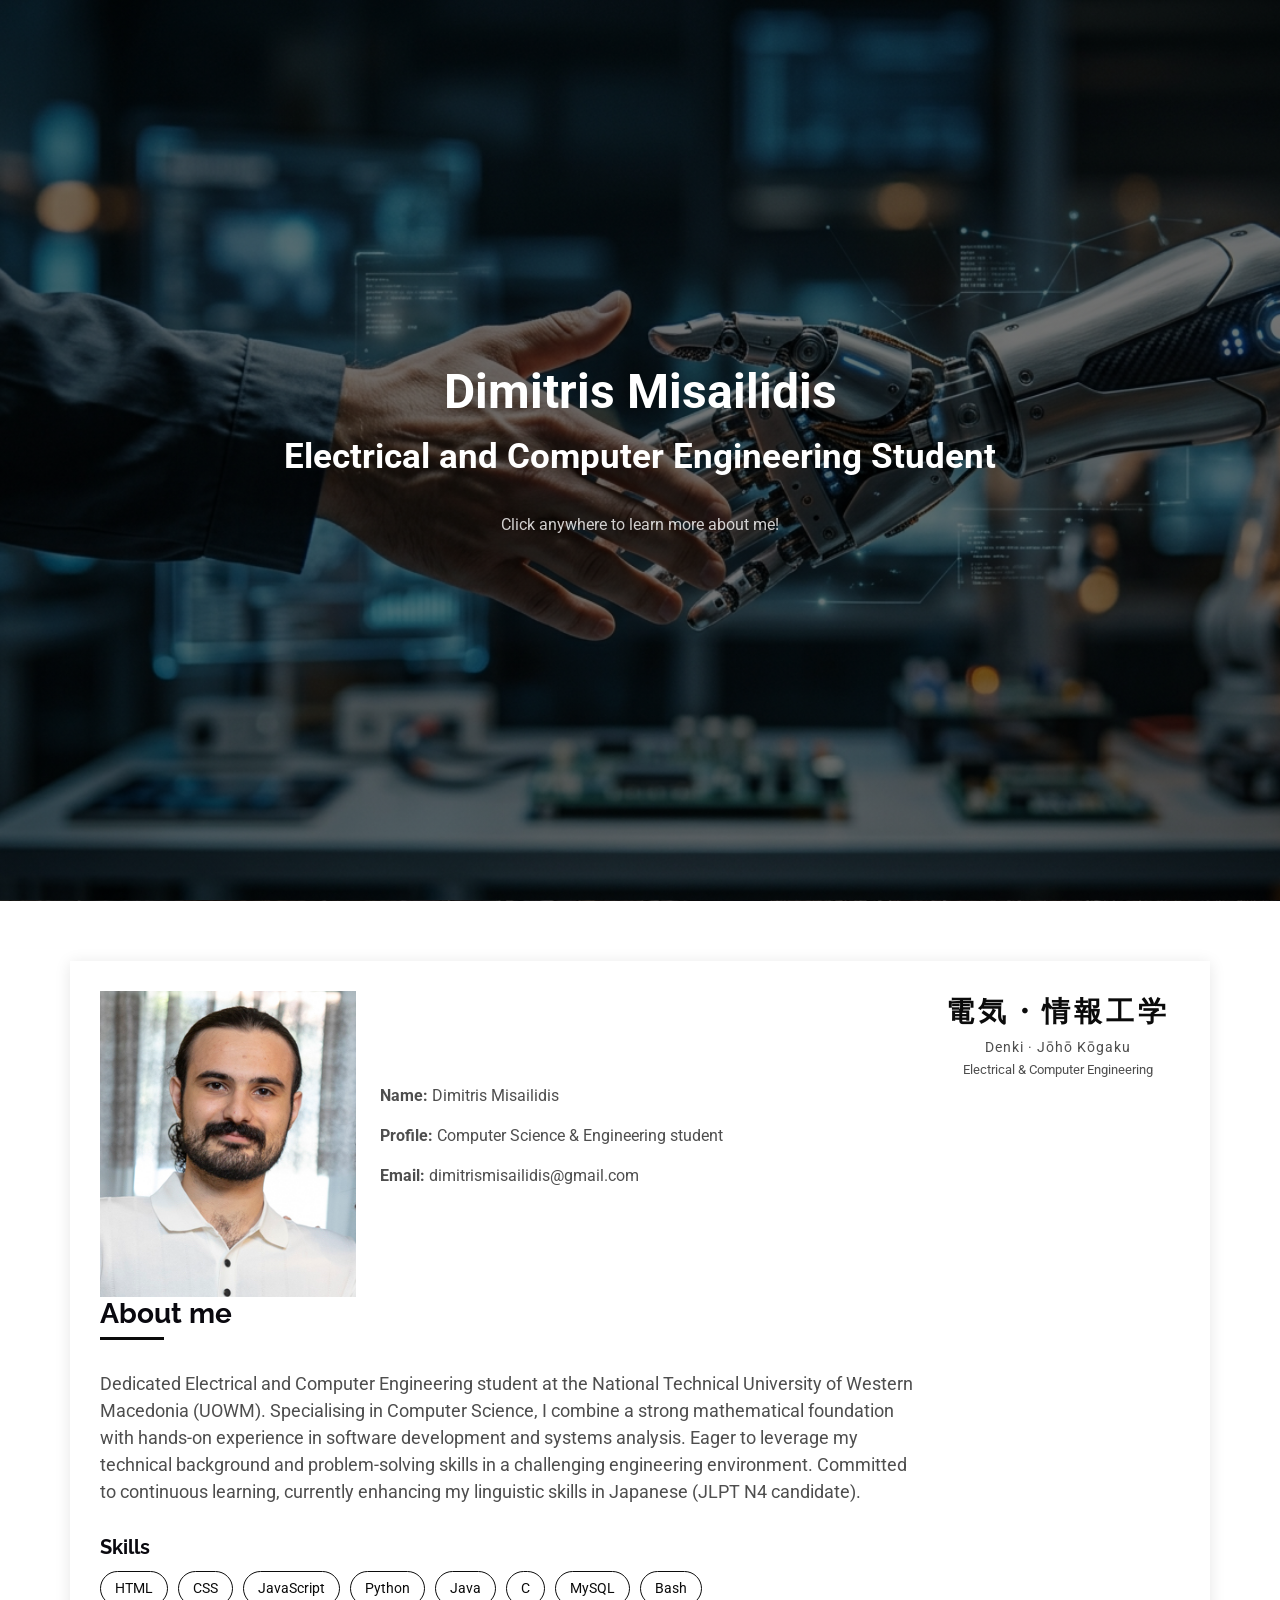
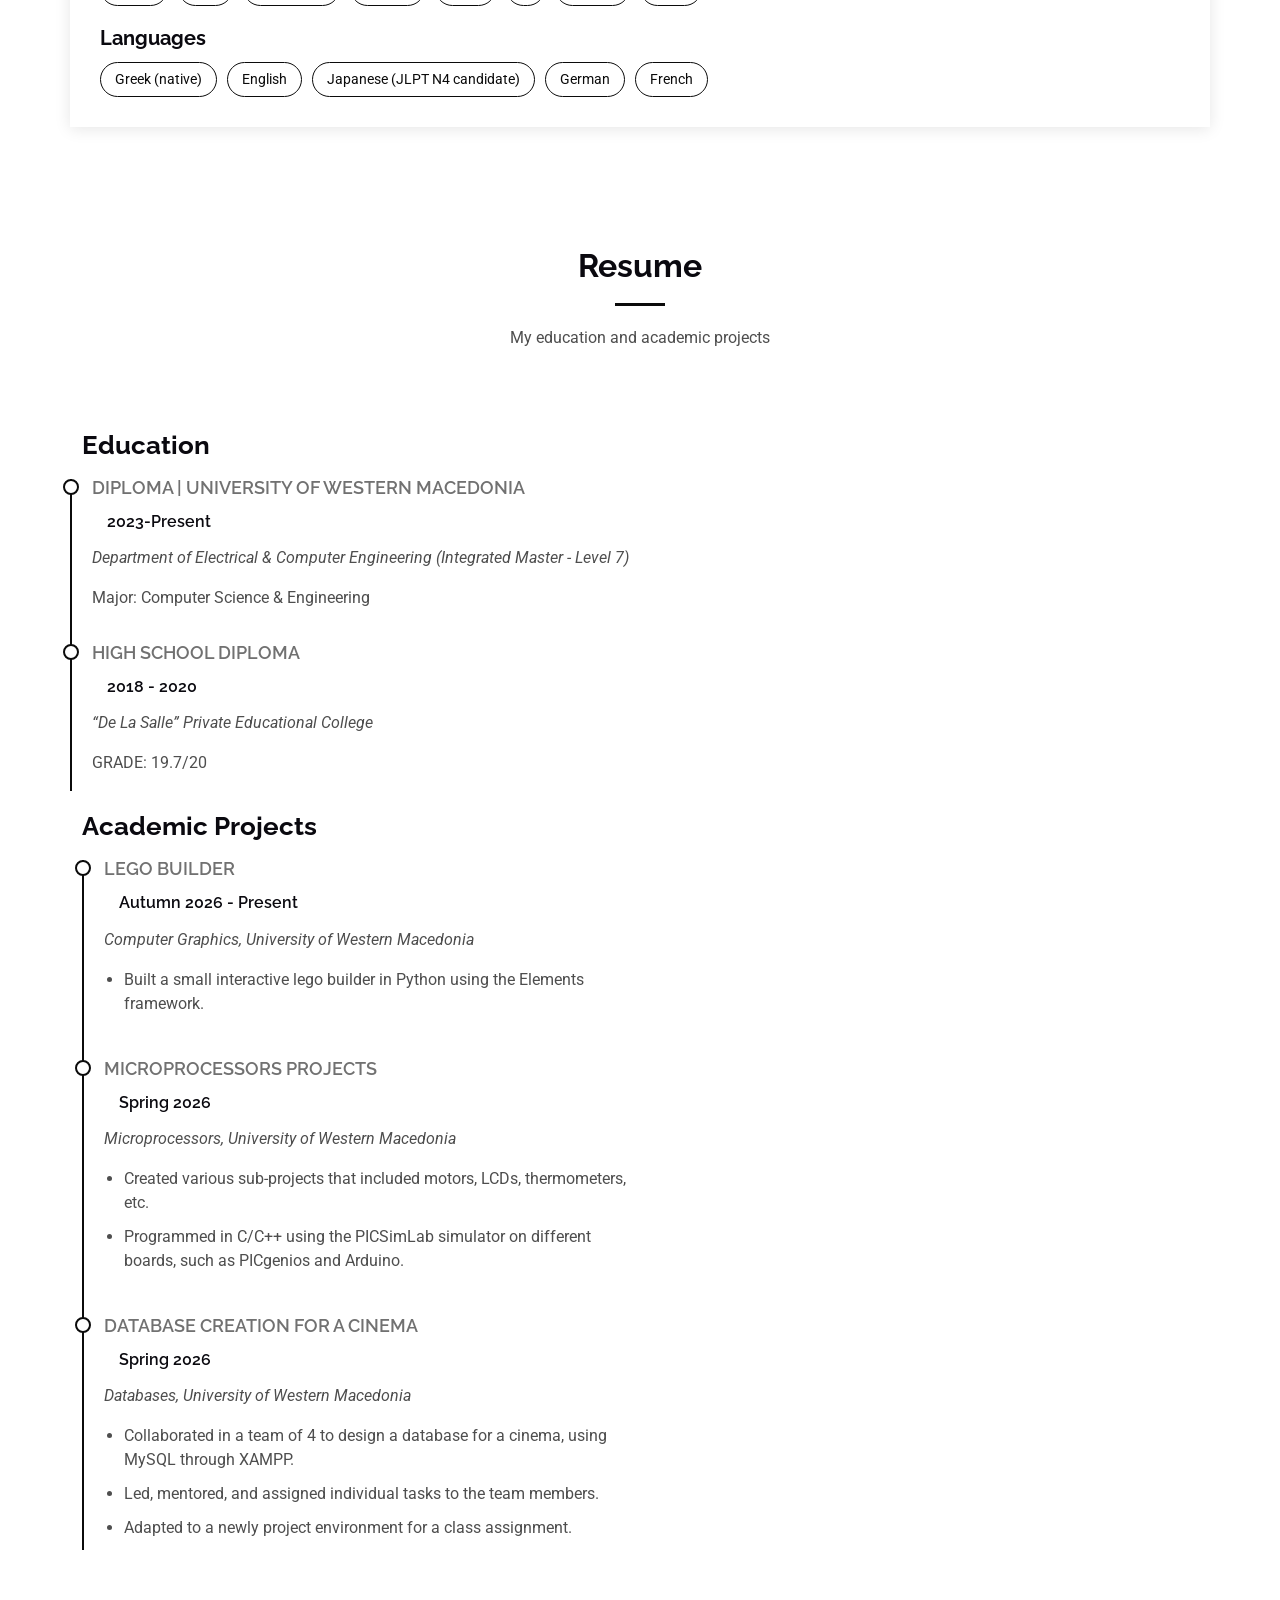
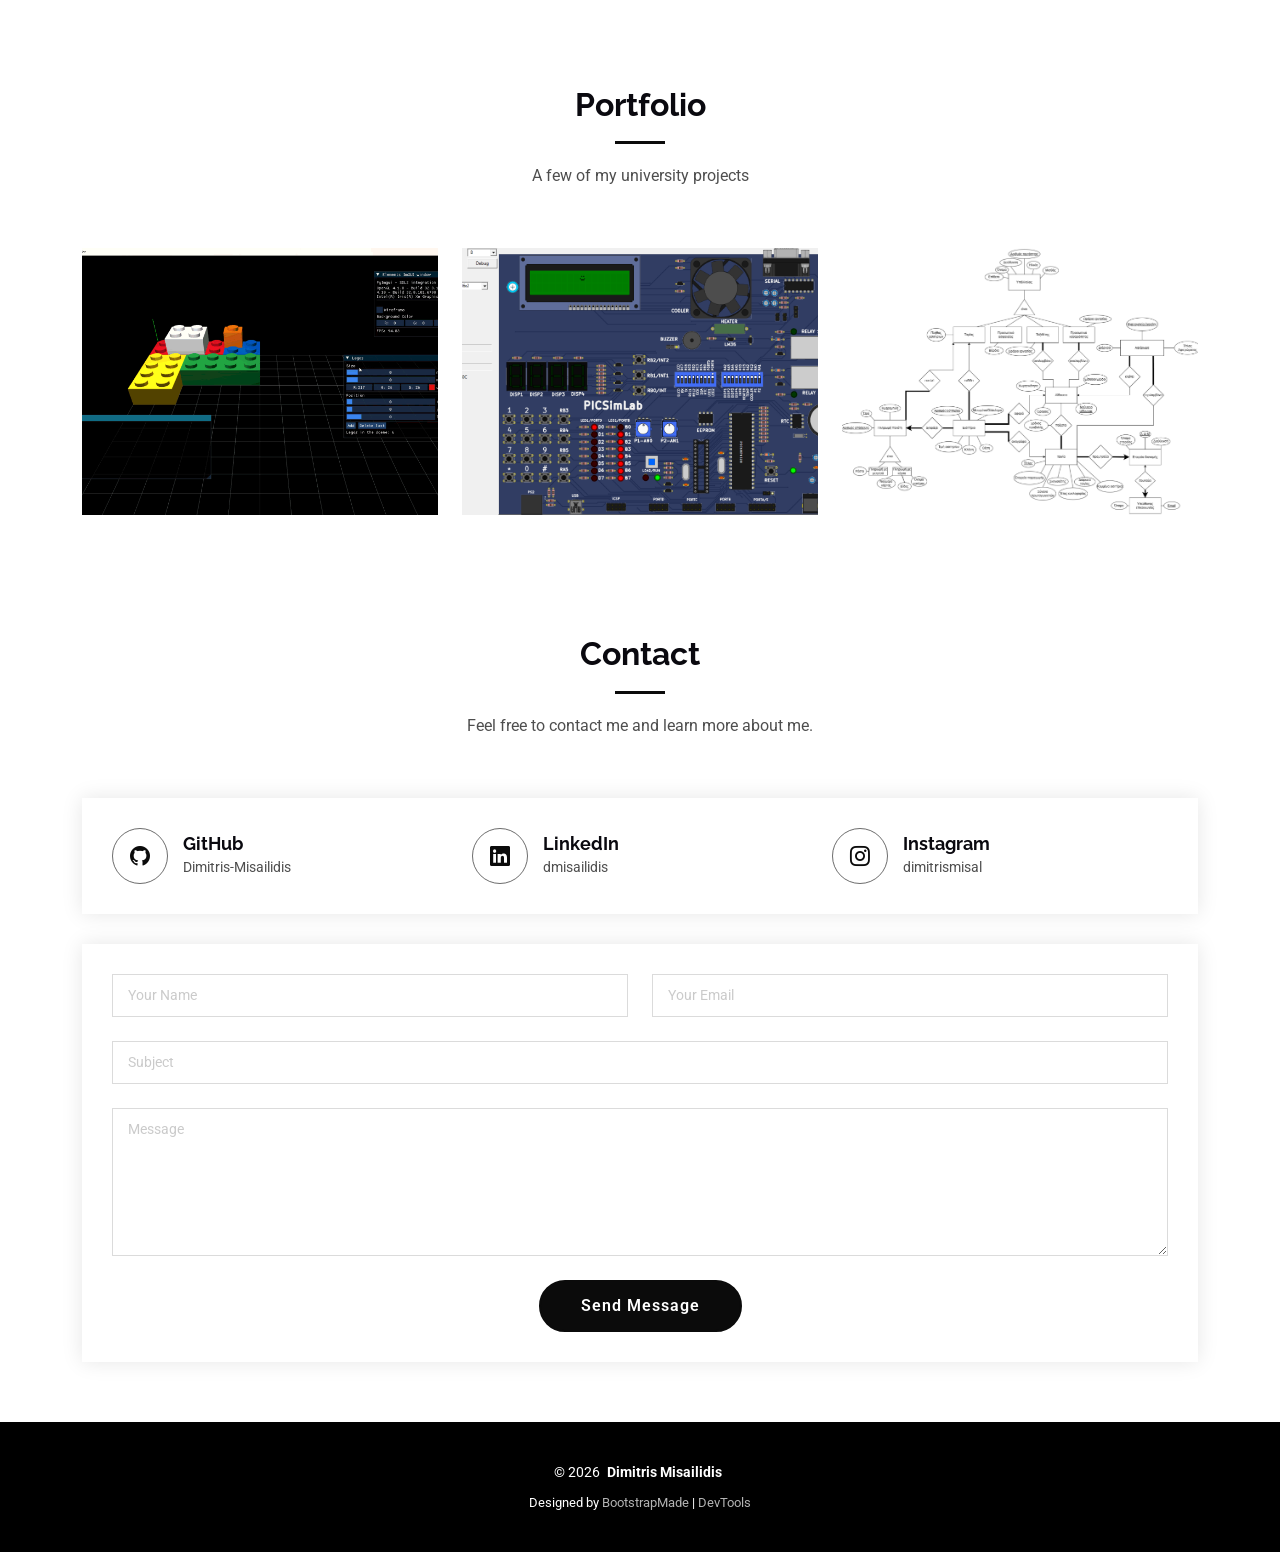
==== MyFolio/index.html @ ccfca38e "Initisal commit: portfolio site" ====
<!DOCTYPE html>
<html lang="en">

<head>
  <meta charset="utf-8">
  <meta content="width=device-width, initial-scale=1.0" name="viewport">
  <title>Dimitris Misailidis | Portfolio</title>
  <meta name="description" content="">
  <meta name="keywords" content="">

  <!-- Favicons -->
  <link href="assets/img/favicon.png" rel="icon">
  <link href="assets/img/apple-touch-icon.png" rel="apple-touch-icon">

  <!-- Fonts -->
  <link href="https://fonts.googleapis.com" rel="preconnect">
  <link href="https://fonts.gstatic.com" rel="preconnect" crossorigin>
  <link href="https://fonts.googleapis.com/css2?family=Roboto:ital,wght@0,100;0,300;0,400;0,500;0,700;0,900;1,100;1,300;1,400;1,500;1,700;1,900&family=Poppins:ital,wght@0,100;0,200;0,300;0,400;0,500;0,600;0,700;0,800;0,900;1,100;1,200;1,300;1,400;1,500;1,600;1,700;1,800;1,900&family=Raleway:ital,wght@0,100;0,200;0,300;0,400;0,500;0,600;0,700;0,800;0,900;1,100;1,200;1,300;1,400;1,500;1,600;1,700;1,800;1,900&display=swap" rel="stylesheet">

  <!-- Vendor CSS Files -->
  <link href="assets/vendor/bootstrap/css/bootstrap.min.css" rel="stylesheet">
  <link href="assets/vendor/bootstrap-icons/bootstrap-icons.css" rel="stylesheet">
  <link href="assets/vendor/aos/aos.css" rel="stylesheet">
  <link href="assets/vendor/glightbox/css/glightbox.min.css" rel="stylesheet">
  <link href="assets/vendor/swiper/swiper-bundle.min.css" rel="stylesheet">

  <!-- Main CSS File -->
  <link href="assets/css/main.css" rel="stylesheet">

  <!-- =======================================================
  * Template Name: DevFolio
  * Template URL: https://bootstrapmade.com/devfolio-bootstrap-portfolio-html-template/
  * Updated: Aug 07 2024 with Bootstrap v5.3.3
  * Author: BootstrapMade.com
  * License: https://bootstrapmade.com/license/
  ======================================================== -->
</head>

<body>

<section id="intro" role="button" tabindex="0" aria-label="Enter the site">
  <div class="intro-text">
    <h1>Dimitris Misailidis</h1>
    <p>Electrical and Computer Engineering Student</p>
    <span class="hint">Click anywhere to learn more about me!</span>
  </div>
</section>

<body class="index-page">

  <header id="header" class="header d-flex align-items-center sticky-top">
    <div class="container-fluid container-xl position-relative d-flex align-items-center justify-content-between">

      <a href="index.html" class="logo d-flex align-items-center">
        <h1 class="sitename">My-Portfolio</h1>
      </a>

      <nav id="navmenu" class="navmenu">
        <ul>
          <li><a href="#hero" class="active">Home<br></a></li>
          <li><a href="#about">About</a></li>
          <li><a href="#portfolio">Portfolio</a></li>
          <li><a href="#contact">Contact</a></li>
        </ul>
        <i class="mobile-nav-toggle d-xl-none bi bi-list"></i>
      </nav>

    </div>
  </header>

  <main class="main">

    <!-- Hero Section -->
    <section id="hero" class="hero section dark-background">

      <img src="assets/img/fuji-san.jpg" alt="" data-aos="fade-in">

      <div class="container d-flex flex-column align-items-center justify-content-center text-center" data-aos="fade-up" data-aos-delay="100">
        <h2>Dimitris Misailidis</h2>
        <p><span class="typed" data-typed-items="Student in Electrical and Computer Engineering"></span></p>
      </div>

    </section><!-- /Hero Section -->

    <section id="about" class="about section">

  <div class="container" data-aos="fade-up" data-aos-delay="100">

    <div class="about-layout">

      <!-- Main block: photo + details, then About me, then skills -->
      <div class="about-main">

        <div class="row gy-4 align-items-center">
          <div class="col-md-4">
            <img src="assets/img/CV photo_Misal.jpg" class="img-fluid about-photo" alt="Dimitris Misailidis">
          </div>
          <div class="col-md-8 about-info">
            <p><strong>Name: </strong> <span>Dimitris Misailidis</span></p>
            <p><strong>Profile: </strong> <span>Computer Science &amp; Engineering student</span></p>
            <p><strong>Email: </strong> <span>dimitrismisailidis@gmail.com</span></p>
          </div>
        </div>

        <div class="about-me">
          <h4>About me</h4>
          <p>
            Dedicated Electrical and Computer Engineering student at the National
            Technical University of Western Macedonia (UOWM). Specialising in
            Computer Science, I combine a strong mathematical foundation with
            hands-on experience in software development and systems analysis. Eager
            to leverage my technical background and problem-solving skills in a
            challenging engineering environment. Committed to continuous learning,
            currently enhancing my linguistic skills in Japanese (JLPT N4 candidate).
          </p>
        </div>

        <div class="about-skills">
          <h5>Skills</h5>
          <div class="skills-list">
            <span>HTML</span>
            <span>CSS</span>
            <span>JavaScript</span>
            <span>Python</span>
            <span>Java</span>
            <span>C</span>
            <span>MySQL</span>
            <span>Bash</span>
          </div>

          <h5>Languages</h5>
          <div class="skills-list">
            <span>Greek (native)</span>
            <span>English</span>
            <span>Japanese (JLPT N4 candidate)</span>
            <span>German</span>
            <span>French</span>
          </div>
        </div>

      </div>

      <!-- Horizontal kanji on the right -->
      <div class="about-kanji" lang="ja">
        <p class="kanji">電気・情報工学</p>
        <p class="kanji-reading">Denki · Jōhō Kōgaku</p>
        <p class="kanji-meaning">Electrical &amp; Computer Engineering</p>
      </div>

    </div>

  </div>         

    </section><!-- /About Section -->

    <!-- Resume Section -->
    <section id="resume" class="resume section">

      <!-- Section Title -->
      <div class="container section-title" data-aos="fade-up">
        <h2>Resume</h2>
        <p>My education and academic projects</p>
      </div><!-- End Section Title -->

      <div class="container">

        <div class="row">

          <div class="col-lg-6" data-aos="fade-up" data-aos-delay="100"></div>
            <h3 class="resume-title">Education</h3>

            <div class="resume-item">
              <h4>Diploma | University of Western Macedonia</h4>
              <h5>2023-Present</h5>
              <p><em>Department of Electrical &amp; Computer Engineering
                    (Integrated Master - Level 7)</em></p>
              <p>Major: Computer Science &amp; Engineering</p>
            </div><!-- Edn Resume Item -->

            <div class="resume-item">
              <h4>High School Diploma</h4>
              <h5>2018 - 2020</h5>
              <p><em>“De La Salle” Private Educational College</em></p>
              <p>GRADE: 19.7/20</p>
            </div><!-- Edn Resume Item -->

          </div>

          <div class="col-lg-6" data-aos="fade-up" data-aos-delay="200">
            <h3 class="resume-title">Academic Projects</h3>

            <div class="resume-item">
              <h4>Lego Builder</h4>
              <h5>Autumn 2026 - Present</h5>
              <p><em>Computer Graphics, University of Western Macedonia</em></p>
              <ul>
                <li>Built a small interactive lego builder in Python using the Elements framework.</li>
              </ul>
            </div><!-- Edn Resume Item -->

            <div class="resume-item">
              <h4>Microprocessors Projects</h4>
              <h5>Spring 2026</h5>
              <p><em>Microprocessors, University of Western Macedonia</em></p>
              <ul>
                <li>Created various sub-projects that included motors, LCDs, thermometers, etc.</li>
                <li>Programmed in C/C++ using the PICSimLab simulator on different boards, such as PICgenios and Arduino. </li>
              </ul>
            </div><!-- Edn Resume Item -->

            <div class="resume-item">
              <h4>Database Creation for a Cinema</h4>
              <h5>Spring 2026</h5>
              <p><em>Databases, University of Western Macedonia</em></p>
              <ul>
                <li>Collaborated in a team of 4 to design a database for a cinema, using MySQL through XAMPP.</li>
                <li>Led, mentored, and assigned individual tasks to the team members.</li>
                <li>Adapted to a newly project environment for a class assignment.</li>
              </ul>
            </div><!-- Edn Resume Item -->

          </div>

        </div>

      </div>

    </section><!-- /Resume Section -->

    <section id="portfolio" class="portfolio section">

  <!-- Section Title -->
  <div class="container section-title" data-aos="fade-up">
    <h2>Portfolio</h2>
    <p>A few of my university projects</p>
  </div><!-- End Section Title -->

  <div class="container">

    <div class="isotope-layout" data-default-filter="*" data-layout="masonry" data-sort="original-order">

      <div class="row gy-4 isotope-container" data-aos="fade-up" data-aos-delay="200">

        <div class="col-lg-4 col-md-6 portfolio-item isotope-item">
          <img src="assets/Gifs/lego-builder.gif" class="img-fluid" alt="Lego builder project demo">
          <div class="portfolio-info">
            <h4>Lego Builder</h4>
            <p>Interactive 3D builder in Python</p>
            <a href="assets/Gifs/lego-builder.gif" title="Lego Builder" data-gallery="lego-gallery" class="glightbox preview-link"><i class="bi bi-zoom-in"></i></a>
          </div>
        </div><!-- End Portfolio Item -->

        <div class="col-lg-4 col-md-6 portfolio-item isotope-item">
          <img src="assets/img/happy_face.png" class="img-fluid" alt="Microprocessors project in PICSimLab (make a happy face in C and display it in a LCD)">
          <div class="portfolio-info">
            <h4>Microprocessors</h4>
            <p>Motors, LCD and sensors in C</p>
            <a href="assets/img/Keypad.png" title="Keypad and motor control" data-gallery="micro-gallery" data-description="DC motor controlled and usage of keypad with the help of Arduino board" class="glightbox preview-link"><i class="bi bi-zoom-in"></i></a>

            <!-- Extra photos -->
            <a href="assets/img/motor.png" title="Motor and ultrasonic sensor display" data-gallery="micro-gallery" data-description="Usage of motors and ultrasonic distance sensors while showing results in LCD" class="glightbox" style="display:none"></a>
            <a href="assets/img/Temperature.png" title="Thermometer" data-gallery="micro-gallery" data-description="Temperature readout" class="glightbox" style="display:none"></a>
            <a href="assets/img/voltage.png" title="Voltage" data-gallery="micro-gallery" data-description="Voltage readout" class="glightbox" style="display:none"></a>
          </div>
        </div><!-- End Portfolio Item -->

        <div class="col-lg-4 col-md-6 portfolio-item isotope-item">
          <img src="assets/img/Entity_Relation.png" class="img-fluid" alt="Cinema database Entity-Relation schema ">
          <div class="portfolio-info">
            <h4>Cinema Database</h4>
            <p>Team project with MySQL</p>
            <a href="assets/img/SQL_Result.png" title="Cinema Database" data-gallery="cinema-gallery" data-description="The result of the code we wrote in SQL forming the schema in XAMPP" class="glightbox preview-link"><i class="bi bi-zoom-in"></i></a>
          </div>
        </div><!-- End Portfolio Item -->

      </div><!-- End Portfolio Container -->

    </div>

  </div>

</section><!-- /Portfolio Section -->

    <!-- Contact Section -->
    <section id="contact" class="contact section">

      <!-- Section Title -->
      <div class="container section-title" data-aos="fade-up">
        <h2>Contact</h2>
        <p>Feel free to contact me and learn more about me.</p>
      </div><!-- End Section Title -->

      <div class="container" data-aos="fade-up" data-aos-delay="100">

        <div class="info-wrap" data-aos="fade-up" data-aos-delay="200">
          <div class="row gy-5">

            <div class="col-lg-4">
              <div class="info-item d-flex align-items-center">
                <a href="https://github.com/Dimitris-Misailidis" target="_blank" rel="noopener" aria-label="GitHub"><i class="bi bi-github"></i></a>
                <div>
                  <h3>GitHub</h3>
                  <p>Dimitris-Misailidis</p>
                </div>
              </div>
            </div><!-- End Info Item -->

            <div class="col-lg-4">
              <div class="info-item d-flex align-items-center">
                <a href="https://www.linkedin.com/in/dmisailidis/" target="_blank" rel="noopener" aria-label="LinkedIn"><i class="bi bi-linkedin"></i></a>
                <div>
                  <h3>LinkedIn</h3>
                  <p>dmisailidis</p>
                </div>
              </div>
            </div><!-- End Info Item -->

            <div class="col-lg-4">
              <div class="info-item d-flex align-items-center">
                <a href="https://www.instagram.com/dimitrismisal" target="_blank" rel="noopener" aria-label="Instagram"><i class="bi bi-instagram"></i></a>
                <div>
                  <h3>Instagram</h3>
                  <p>dimitrismisal</p>
                </div>
              </div>
            </div><!-- End Info Item -->

          </div>
        </div>

       <form name="contact" method="POST" action="/thanks.html" data-netlify="true" netlify-honeypot="bot-field" data-aos="fade-up" data-aos-delay="300">
        <input type="hidden" name="form-name" value="contact">
        <p style="display:none;">
         <label>Don’t fill this out: <input name="bot-field"></label>
        </p>

        <div class="row gy-4">

          <div class="col-md-6">
            <input type="text" name="name" class="form-control" placeholder="Your Name" required>
          </div>

          <div class="col-md-6">
            <input type="email" class="form-control" name="email" placeholder="Your Email" required>
          </div>

          <div class="col-md-12">
            <input type="text" class="form-control" name="subject" placeholder="Subject" required>
          </div>

          <div class="col-md-12">
            <textarea class="form-control" name="message" rows="6" placeholder="Message" required></textarea>
          </div>

          <div class="col-md-12 text-center">
            <button type="submit">Send Message</button>
          </div>

        </div>
      </form><!-- End Contact Form -->

  </main>

<footer id="footer" class="footer accent-background">

  <div class="container">
    <div class="copyright text-center">
      <p>© <span>2026</span> <strong class="px-1 sitename">Dimitris Misailidis</strong></p>
    </div>
    <div class="credits">
      <!-- All the links in the footer should remain intact. -->
      <!-- You can delete the links only if you've purchased the pro version. -->
      <!-- Licensing information: https://bootstrapmade.com/license/ -->
      Designed by <a href="https://bootstrapmade.com/">BootstrapMade</a> | <a href="https://bootstrapmade.com/tools/">DevTools</a>
    </div>
  </div>

</footer>

  <!-- Scroll Top -->
  <a href="#" id="scroll-top" class="scroll-top d-flex align-items-center justify-content-center"><i class="bi bi-arrow-up-short"></i></a>

  <!-- Preloader -->
  <div id="preloader"></div>

  <!-- Vendor JS Files -->
  <script src="assets/vendor/bootstrap/js/bootstrap.bundle.min.js"></script>
  <script src="assets/vendor/aos/aos.js"></script>
  <script src="assets/vendor/typed.js/typed.umd.js"></script>
  <script src="assets/vendor/waypoints/noframework.waypoints.js"></script>
  <script src="assets/vendor/purecounter/purecounter_vanilla.js"></script>
  <script src="assets/vendor/glightbox/js/glightbox.min.js"></script>
  <script src="assets/vendor/imagesloaded/imagesloaded.pkgd.min.js"></script>
  <script src="assets/vendor/isotope-layout/isotope.pkgd.min.js"></script>
  <script src="assets/vendor/swiper/swiper-bundle.min.js"></script>

  <!-- Main JS File -->
  <script src="assets/js/main.js"></script>

</body>

</html>
---- MyFolio/assets/css/main.css ----
/**
* Template Name: DevFolio
* Template URL: https://bootstrapmade.com/devfolio-bootstrap-portfolio-html-template/
* Updated: Aug 07 2024 with Bootstrap v5.3.3
* Author: BootstrapMade.com
* License: https://bootstrapmade.com/license/
*/

/*--------------------------------------------------------------
# Font & Color Variables
# Help: https://bootstrapmade.com/color-system/
--------------------------------------------------------------*/
/* Fonts */
:root {
  --default-font: "Roboto",  system-ui, -apple-system, "Segoe UI", Roboto, "Helvetica Neue", Arial, "Noto Sans", "Liberation Sans", sans-serif, "Apple Color Emoji", "Segoe UI Emoji", "Segoe UI Symbol", "Noto Color Emoji";
  --heading-font: "Raleway",  sans-serif;
  --nav-font: "Poppins",  sans-serif;
}

/* Global Colors - The following color variables are used throughout the website. Updating them here will change the color scheme of the entire website */
:root { 
  --background-color: #ffffff; /* Background color for the entire website, including individual sections */
  --default-color: #4e4e4e; /* Default color used for the majority of the text content across the entire website */
  --heading-color: #0a090f; /* Color for headings, subheadings and title throughout the website */
  --accent-color: #0b0b0b; /* Accent color that represents your brand on the website. It's used for buttons, links, and other elements that need to stand out */
  --surface-color: #ffffff; /* The surface color is used as a background of boxed elements within sections, such as cards, icon boxes, or other elements that require a visual separation from the global background. */
  --contrast-color: #ffffff; /* Contrast color for text, ensuring readability against backgrounds of accent, heading, or default colors. */
}

/* Nav Menu Colors - The following color variables are used specifically for the navigation menu. They are separate from the global colors to allow for more customization options */
:root {
  --nav-color: #ffffff;  /* The default color of the main navmenu links */
  --nav-hover-color: #ffffff; /* Applied to main navmenu links when they are hovered over or active */
  --nav-mobile-background-color: #ffffff; /* Used as the background color for mobile navigation menu */
  --nav-dropdown-background-color: #ffffff; /* Used as the background color for dropdown items that appear when hovering over primary navigation items */
  --nav-dropdown-color: #212529; /* Used for navigation links of the dropdown items in the navigation menu. */
  --nav-dropdown-hover-color: #000000; /* Similar to --nav-hover-color, this color is applied to dropdown navigation links when they are hovered over. */
}

/* Color Presets - These classes override global colors when applied to any section or element, providing reuse of the sam color scheme. */

.light-background {
  --background-color: #f9f9f9;
  --surface-color: #ffffff;
}

.dark-background {
  --background-color: #060606;
  --default-color: #ffffff;
  --heading-color: #ffffff;
  --surface-color: #252525;
  --contrast-color: #ffffff;
}

.accent-background {
  --background-color: #000000;
  --default-color: #ffffff;
  --heading-color: #ffffff;
  --accent-color: #ffffff;
  --surface-color: #000000;
  --contrast-color: #ffffff;
}

/* Smooth scroll */
:root {
  scroll-behavior: smooth;
}

/*--------------------------------------------------------------
# General Styling & Shared Classes
--------------------------------------------------------------*/
#intro {
  position: fixed;
  top: 0;
  right: 0;
  bottom: 0;
  left: 0;
  width: 100%;
  height: 100%;
  margin: 0;                /* cancels the section margin */
  padding: 0;               /* cancels the section padding */
  border: none;
  border-radius: 0;
  box-sizing: border-box;
  inset: 0;                      /* covers the whole screen */
  display: flex;
  flex-direction: column;
  align-items: center;
  justify-content: center;
  text-align: center;
  color: #fff;
  background-image:
    linear-gradient(rgba(0, 0, 0, 0.55), rgba(0, 0, 0, 0.55)),
    url('../img/intro.jpg');
  background-size: cover;
  background-position: center;
  cursor: pointer;
  z-index: 1000;
  transition: opacity 0.8s ease, transform 0.8s ease;
}
#intro.leaving {
  opacity: 0;
  transform: scale(1.1);         /* slight zoom as it fades */
  pointer-events: none;
}

#intro h1 {
  color: #fff;
  font-size: 3rem;
  font-weight: 700;
  margin: 0;
}

body.intro-active {
  overflow: hidden;
}

#intro .intro-text p {
  font-size: 2.2rem;
  font-weight: 700;
  margin: 10px 0 30px 0;
}

#intro .hint {
  font-size: 1rem;
  opacity: 0.8;
  animation: intro-pulse 2s ease-in-out infinite;
}

@keyframes intro-pulse {
  0%, 100% { opacity: 0.4; }
  50%      { opacity: 1; }
}

body {
  color: var(--default-color);
  background-color: var(--background-color);
  font-family: var(--default-font);
}

a {
  color: var(--accent-color);
  text-decoration: none;
  transition: 0.3s;
}

a:hover {
  color: color-mix(in srgb, var(--accent-color), transparent 25%);
  text-decoration: none;
}

h2,
h3,
h4,
h5,
h6 {
  color: var(--heading-color);
  font-family: var(--heading-font);
}

/*--------------------------------------------------------------
# Global Header
--------------------------------------------------------------*/
.header {
  --background-color: #000000;
  --default-color: #ffffff;
  --heading-color: #ffffff;
  color: var(--default-color);
  background-color: var(--background-color);
  padding: 20px 0;
  transition: all 0.5s;
  z-index: 997;
}

.header .logo {
  line-height: 1;
}

.header .logo img {
  max-height: 32px;
  margin-right: 8px;
}

.header .logo h1 {
  font-size: 30px;
  margin: 0;
  font-weight: 700;
  color: var(--heading-color);
}

.scrolled .header {
  box-shadow: 0px 0 18px rgba(0, 0, 0, 0.1);
}

/*--------------------------------------------------------------
# Navigation Menu
--------------------------------------------------------------*/
/* Desktop Navigation */
@media (min-width: 1200px) {
  .navmenu {
    padding: 0;
  }

  .navmenu ul {
    margin: 0;
    padding: 0;
    display: flex;
    list-style: none;
    align-items: center;
  }

  .navmenu li {
    position: relative;
  }

  .navmenu>ul>li {
    white-space: nowrap;
    padding: 15px 14px;
  }

  .navmenu>ul>li:last-child {
    padding-right: 0;
  }

  .navmenu a,
  .navmenu a:focus {
    color: var(--nav-color);
    font-size: 15px;
    padding: 0 2px;
    font-family: var(--nav-font);
    font-weight: 400;
    display: flex;
    align-items: center;
    justify-content: space-between;
    white-space: nowrap;
    transition: 0.3s;
    position: relative;
  }

  .navmenu a i,
  .navmenu a:focus i {
    font-size: 12px;
    line-height: 0;
    margin-left: 5px;
    transition: 0.3s;
  }

  .navmenu>ul>li>a:before {
    content: "";
    position: absolute;
    width: 100%;
    height: 2px;
    bottom: -6px;
    left: 0;
    background-color: var(--nav-hover-color);
    visibility: hidden;
    width: 0px;
    transition: all 0.3s ease-in-out 0s;
  }

  .navmenu a:hover:before,
  .navmenu li:hover>a:before,
  .navmenu .active:before {
    visibility: visible;
    width: 100%;
  }

  .navmenu li:hover>a,
  .navmenu .active,
  .navmenu .active:focus {
    color: var(--nav-hover-color);
  }

  .navmenu .dropdown ul {
    margin: 0;
    padding: 10px 0;
    background: var(--nav-dropdown-background-color);
    display: block;
    position: absolute;
    visibility: hidden;
    left: 14px;
    top: 130%;
    opacity: 0;
    transition: 0.3s;
    border-radius: 4px;
    z-index: 99;
    box-shadow: 0px 0px 30px rgba(0, 0, 0, 0.1);
  }

  .navmenu .dropdown ul li {
    min-width: 200px;
  }

  .navmenu .dropdown ul a {
    padding: 10px 20px;
    font-size: 15px;
    text-transform: none;
    color: var(--nav-dropdown-color);
  }

  .navmenu .dropdown ul a i {
    font-size: 12px;
  }

  .navmenu .dropdown ul a:hover,
  .navmenu .dropdown ul .active:hover,
  .navmenu .dropdown ul li:hover>a {
    color: var(--nav-dropdown-hover-color);
  }

  .navmenu .dropdown:hover>ul {
    opacity: 1;
    top: 100%;
    visibility: visible;
  }

  .navmenu .dropdown .dropdown ul {
    top: 0;
    left: -90%;
    visibility: hidden;
  }

  .navmenu .dropdown .dropdown:hover>ul {
    opacity: 1;
    top: 0;
    left: -100%;
    visibility: visible;
  }
}

/* Mobile Navigation */
@media (max-width: 1199px) {
  .mobile-nav-toggle {
    color: var(--nav-color);
    font-size: 28px;
    line-height: 0;
    margin-right: 10px;
    cursor: pointer;
    transition: color 0.3s;
  }

  .navmenu {
    padding: 0;
    z-index: 9997;
  }

  .navmenu ul {
    display: none;
    list-style: none;
    position: absolute;
    inset: 60px 20px 20px 20px;
    padding: 10px 0;
    margin: 0;
    border-radius: 6px;
    background-color: var(--nav-mobile-background-color);
    border: 1px solid color-mix(in srgb, var(--default-color), transparent 90%);
    box-shadow: none;
    overflow-y: auto;
    transition: 0.3s;
    z-index: 9998;
  }

  .navmenu a,
  .navmenu a:focus {
    color: var(--nav-dropdown-color);
    padding: 10px 20px;
    font-family: var(--nav-font);
    font-size: 17px;
    font-weight: 500;
    display: flex;
    align-items: center;
    justify-content: space-between;
    white-space: nowrap;
    transition: 0.3s;
  }

  .navmenu a i,
  .navmenu a:focus i {
    font-size: 12px;
    line-height: 0;
    margin-left: 5px;
    width: 30px;
    height: 30px;
    display: flex;
    align-items: center;
    justify-content: center;
    border-radius: 50%;
    transition: 0.3s;
    background-color: color-mix(in srgb, var(--accent-color), transparent 90%);
  }

  .navmenu a i:hover,
  .navmenu a:focus i:hover {
    background-color: var(--accent-color);
    color: var(--contrast-color);
  }

  .navmenu a:hover,
  .navmenu .active,
  .navmenu .active:focus {
    color: var(--nav-dropdown-hover-color);
  }

  .navmenu .active i,
  .navmenu .active:focus i {
    background-color: var(--accent-color);
    color: var(--contrast-color);
    transform: rotate(180deg);
  }

  .navmenu .dropdown ul {
    position: static;
    display: none;
    z-index: 99;
    padding: 10px 0;
    margin: 10px 20px;
    background-color: var(--nav-dropdown-background-color);
    transition: all 0.5s ease-in-out;
  }

  .navmenu .dropdown ul ul {
    background-color: rgba(33, 37, 41, 0.1);
  }

  .navmenu .dropdown>.dropdown-active {
    display: block;
    background-color: rgba(33, 37, 41, 0.03);
  }

  .mobile-nav-active {
    overflow: hidden;
  }

  .mobile-nav-active .mobile-nav-toggle {
    color: #fff;
    position: absolute;
    font-size: 32px;
    top: 15px;
    right: 15px;
    margin-right: 0;
    z-index: 9999;
  }

  .mobile-nav-active .navmenu {
    position: fixed;
    overflow: hidden;
    inset: 0;
    background: rgba(33, 37, 41, 0.8);
    transition: 0.3s;
  }

  .mobile-nav-active .navmenu>ul {
    display: block;
  }
}

/*--------------------------------------------------------------
# Global Footer
--------------------------------------------------------------*/
.footer {
  color: var(--default-color);
  background-color: var(--background-color);
  font-size: 14px;
  padding: 40px 0;
  position: relative;
}

.footer .copyright p {
  margin-bottom: 0;
}

.footer .social-links {
  margin-top: 20px;
}

.footer .social-links a {
  display: flex;
  align-items: center;
  justify-content: center;
  width: 40px;
  height: 40px;
  border-radius: 50%;
  border: 1px solid color-mix(in srgb, var(--default-color), transparent 30%);
  font-size: 16px;
  color: color-mix(in srgb, var(--default-color), transparent 40%);
  margin: 0 5px;
  transition: 0.3s;
}

.footer .social-links a:hover {
  color: var(--default-color);
  border-color: var(--default-color);
}

.footer .credits {
  margin-top: 10px;
  font-size: 13px;
  text-align: center;
}

.footer .credits a {
  color: color-mix(in srgb, var(--default-color), transparent 30%);
}

/*--------------------------------------------------------------
# Preloader
--------------------------------------------------------------*/
#preloader {
  position: fixed;
  inset: 0;
  z-index: 999999;
  overflow: hidden;
  background: var(--background-color);
  transition: all 0.6s ease-out;
}

#preloader:before {
  content: "";
  position: fixed;
  top: calc(50% - 30px);
  left: calc(50% - 30px);
  border: 6px solid #ffffff;
  border-color: var(--accent-color) transparent var(--accent-color) transparent;
  border-radius: 50%;
  width: 60px;
  height: 60px;
  animation: animate-preloader 1.5s linear infinite;
}

@keyframes animate-preloader {
  0% {
    transform: rotate(0deg);
  }

  100% {
    transform: rotate(360deg);
  }
}

/*--------------------------------------------------------------
# Scroll Top Button
--------------------------------------------------------------*/
.scroll-top {
  position: fixed;
  visibility: hidden;
  opacity: 0;
  right: 15px;
  bottom: -15px;
  z-index: 99999;
  background-color: var(--accent-color);
  width: 44px;
  height: 44px;
  border-radius: 50px;
  transition: all 0.4s;
}

.scroll-top i {
  font-size: 24px;
  color: var(--contrast-color);
  line-height: 0;
}

.scroll-top:hover {
  background-color: color-mix(in srgb, var(--accent-color), transparent 20%);
  color: var(--contrast-color);
}

.scroll-top.active {
  visibility: visible;
  opacity: 1;
  bottom: 15px;
}

/*--------------------------------------------------------------
# Disable aos animation delay on mobile devices
--------------------------------------------------------------*/
@media screen and (max-width: 768px) {
  [data-aos-delay] {
    transition-delay: 0 !important;
  }
}

/*--------------------------------------------------------------
# Global Page Titles & Breadcrumbs
--------------------------------------------------------------*/
.page-title {
  --background-color: color-mix(in srgb, var(--default-color), transparent 96%);
  color: var(--default-color);
  background-color: var(--background-color);
  padding: 25px 0;
  position: relative;
}

.page-title h1 {
  font-size: 24px;
  font-weight: 700;
}

.page-title .breadcrumbs ol {
  display: flex;
  flex-wrap: wrap;
  list-style: none;
  padding: 0;
  margin: 0;
  font-size: 14px;
  font-weight: 400;
}

.page-title .breadcrumbs ol li+li {
  padding-left: 10px;
}

.page-title .breadcrumbs ol li+li::before {
  content: "/";
  display: inline-block;
  padding-right: 10px;
  color: color-mix(in srgb, var(--default-color), transparent 70%);
}

/*--------------------------------------------------------------
# Global Sections
--------------------------------------------------------------*/
section,
.section {
  color: var(--default-color);
  background-color: var(--background-color);
  padding: 60px 0;
  scroll-margin-top: 92px;
  overflow: clip;
}

@media (max-width: 1199px) {

  section,
  .section {
    scroll-margin-top: 76px;
  }
}

/*--------------------------------------------------------------
# Global Section Titles
--------------------------------------------------------------*/
.section-title {
  text-align: center;
  padding-bottom: 60px;
  position: relative;
}

.section-title h2 {
  font-size: 32px;
  font-weight: 700;
  margin-bottom: 20px;
  padding-bottom: 20px;
  position: relative;
}

.section-title h2:after {
  content: "";
  position: absolute;
  display: block;
  width: 50px;
  height: 3px;
  background: var(--accent-color);
  left: 0;
  right: 0;
  bottom: 0;
  margin: auto;
}

.section-title p {
  margin-bottom: 0;
}

/*--------------------------------------------------------------
# Hero Section
--------------------------------------------------------------*/
.hero {
  width: 100%;
  min-height: calc(100vh - 92px);
  position: relative;
  padding: 60px 0;
  display: flex;
  align-items: center;
  justify-content: center;
}

.hero img {
  position: absolute;
  inset: 0;
  display: block;
  width: 100%;
  height: 100%;
  object-fit: cover;
  z-index: 1;
}

.hero:before {
  content: "";
  background: color-mix(in srgb, var(--background-color), transparent 30%);
  position: absolute;
  inset: 0;
  z-index: 2;
}

.hero .container {
  position: relative;
  z-index: 3;
}

.hero h2 {
  margin: 0;
  font-size: 64px;
  font-weight: 700;
}

.hero p {
  margin: 5px 0 0 0;
  font-size: 36px;
  font-weight: 600;
}

.hero p span {
  letter-spacing: 1px;
}

@media (max-width: 768px) {
  .hero h2 {
    font-size: 32px;
  }

  .hero p {
    font-size: 20px;
  }
}

/*--------------------------------------------------------------
# About Section
--------------------------------------------------------------*/
.about .container {
  background-color: var(--surface-color);
  box-shadow: 0px 2px 15px rgba(0, 0, 0, 0.1);
  padding: 30px;
}

.about .about-skills {
  margin-top: 30px;
}

.about .about-skills h5 {
  font-size: 20px;
  font-weight: 700;
  margin: 20px 0 12px 0;
}

.about .skills-list {
  display: flex;
  flex-wrap: wrap;
  gap: 10px;
}

.about .skills-list span {
  padding: 6px 14px;
  border: 1px solid var(--accent-color);
  border-radius: 20px;
  color: var(--accent-color);
  font-size: 14px;
}

.about .progress {
  height: 36px;
  display: block;
  background: none;
  border-radius: 0;
  margin-top: 15px;
}

.about .progress .skill {
  color: var(--default-color);
  padding: 0;
  margin: 0 0 6px 0;
  text-transform: uppercase;
  display: block;
  font-weight: 600;
  font-family: var(--heading-font);
}

.about .progress .skill .val {
  float: right;
  font-style: normal;
}

.about .progress-bar-wrap {
  background: color-mix(in srgb, var(--default-color), transparent 90%);
  height: 10px;
}

.about .progress-bar {
  width: 1px;
  height: 10px;
  transition: 0.9s;
  background-color: var(--accent-color);
}

.about .about-me h4 {
  font-size: 28px;
  position: relative;
  padding-bottom: 10px;
  margin-bottom: 30px;
  font-weight: 700;
}

.about .about-me h4:after {
  content: "";
  position: absolute;
  display: block;
  width: 64px;
  height: 3px;
  background: var(--accent-color);
  left: 0;
  bottom: 0;
  margin: auto;
}

.about .about-me p {
  font-size: 18px;
}
.about .about-layout {
  display: flex;
  gap: 30px;
  align-items: flex-start;
}

.about .about-main {
  flex: 1;
  min-width: 0;
}

.about .about-photo {
  max-width: 280px;
  width: 100%;
}

.about .about-kanji {
  align-self: flex-start;
  position: sticky;
  top: 150px;
  text-align: center;
  flex-shrink: 0;
  padding-right: 10px;
}

.about .about-kanji .kanji {
  font-size: 28px;
  letter-spacing: 4px;
  font-weight: 700;
  color: var(--accent-color);
  margin-bottom: 4px;
}

.about .about-kanji .kanji-reading {
  font-size: 14px;
  letter-spacing: 1px;
  margin-bottom: 2px;
}

.about .about-kanji .kanji-meaning {
  font-size: 13px;
  letter-spacing: 0;
}

@media (max-width: 767px) {
  .about .about-layout {
    flex-direction: column;
  }

  .about .about-kanji .kanji {
    font-size: 24px;
    letter-spacing: 3px;
  }
}

/*--------------------------------------------------------------
# Resume Section
--------------------------------------------------------------*/
.resume .resume-title {
  color: var(--heading-color);
  font-size: 26px;
  font-weight: 700;
  margin-top: 20px;
  margin-bottom: 20px;
}

.resume .resume-item {
  padding: 0 0 20px 20px;
  margin-top: -2px;
  border-left: 2px solid var(--accent-color);
  position: relative;
}

.resume .resume-item h4 {
  line-height: 18px;
  font-size: 18px;
  font-weight: 600;
  text-transform: uppercase;
  color: color-mix(in srgb, var(--default-color), transparent 20%);
  margin-bottom: 10px;
}

.resume .resume-item h5 {
  font-size: 16px;
  padding: 5px 15px;
  display: inline-block;
  font-weight: 600;
  margin-bottom: 10px;
}

.resume .resume-item ul {
  padding-left: 20px;
}

.resume .resume-item ul li {
  padding-bottom: 10px;
}

.resume .resume-item:last-child {
  padding-bottom: 0;
}

.resume .resume-item::before {
  content: "";
  position: absolute;
  width: 16px;
  height: 16px;
  border-radius: 50px;
  left: -9px;
  top: 0;
  background: var(--background-color);
  border: 2px solid var(--accent-color);
}

/*--------------------------------------------------------------
# Portfolio Section
--------------------------------------------------------------*/

.portfolio .portfolio-item {
  position: relative;
}

.portfolio .portfolio-item .portfolio-info {
  opacity: 0;
  position: absolute;
  left: 30px;
  right: 30px;
  bottom: 0;
  z-index: 3;
  transition: all ease-in-out 0.3s;
  background: color-mix(in srgb, var(--background-color), transparent 10%);
  padding: 15px;
}

.portfolio .portfolio-item .portfolio-info h4 {
  font-size: 18px;
  font-weight: 600;
  padding-right: 50px;
}

.portfolio .portfolio-item .portfolio-info p {
  color: color-mix(in srgb, var(--default-color), transparent 30%);
  font-size: 14px;
  margin-bottom: 0;
  padding-right: 50px;
}

.portfolio .portfolio-item .portfolio-info .preview-link,
.portfolio .portfolio-item .portfolio-info .details-link {
  position: absolute;
  right: 50px;
  font-size: 24px;
  top: calc(50% - 14px);
  color: color-mix(in srgb, var(--default-color), transparent 30%);
  transition: 0.3s;
  line-height: 0;
}

.portfolio .portfolio-item .portfolio-info .preview-link:hover,
.portfolio .portfolio-item .portfolio-info .details-link:hover {
  color: var(--accent-color);
}

.portfolio .portfolio-item .portfolio-info .details-link {
  right: 14px;
  font-size: 28px;
}

.portfolio .portfolio-item:hover .portfolio-info {
  opacity: 1;
  bottom: 20px;
}

.portfolio .portfolio-item img {
  width: 100%;
  aspect-ratio: 4 / 3;
  object-fit: cover;
}


/*--------------------------------------------------------------
# Contact Section
--------------------------------------------------------------*/
.contact .info-wrap {
  background-color: var(--surface-color);
  box-shadow: 0px 0px 20px rgba(0, 0, 0, 0.1);
  padding: 30px;
  margin-bottom: 30px;
}

.contact .info-item i {
  font-size: 20px;
  color: var(--accent-color);
  width: 56px;
  height: 56px;
  display: flex;
  justify-content: center;
  align-items: center;
  transition: all 0.3s ease-in-out;
  border-radius: 50%;
  border: 1px solid color-mix(in srgb, var(--accent-color), transparent 40%);
  margin-right: 15px;
}

.contact .info-item h3 {
  font-size: 18px;
  font-weight: 700;
  margin: 0 0 2px 0;
}

.contact .info-item p {
  padding: 0;
  margin-bottom: 0;
  font-size: 14px;
}

.contact .info-item:hover i {
  background: var(--accent-color);
  color: var(--contrast-color);
}

.contact form {
  background-color: var(--surface-color);
  box-shadow: 0px 0px 20px rgba(0, 0, 0, 0.1);
  padding: 30px;
}

@media (max-width: 575px) {
  .contact form {
    padding: 20px;
  }
}

.contact form input[type=text],
.contact form input[type=email],
.contact form textarea {
  font-size: 14px;
  padding: 10px 15px;
  box-shadow: none;
  border-radius: 0;
  color: var(--default-color);
  background-color: color-mix(in srgb, var(--background-color), transparent 50%);
  border-color: color-mix(in srgb, var(--default-color), transparent 80%);
}

.contact form input[type=text]:focus,
.contact form input[type=email]:focus,
.contact form textarea:focus {
  border-color: var(--accent-color);
}

.contact form input[type=text]::placeholder,
.contact form input[type=email]::placeholder,
.contact form textarea::placeholder {
  color: color-mix(in srgb, var(--default-color), transparent 70%);
}

.contact form button[type=submit] {
  color: var(--contrast-color);
  background: var(--accent-color);
  border: 2px solid var(--accent-color);
  padding: 12px 40px;
  font-weight: 600;
  letter-spacing: 1px;
  border-radius: 50px;
  cursor: pointer;
  transition: 0.3s;
}

.contact form button[type=submit]:hover {
  background: transparent;
  color: var(--accent-color);
}

.contact form button[type=submit]:active {
  transform: scale(0.97);
}
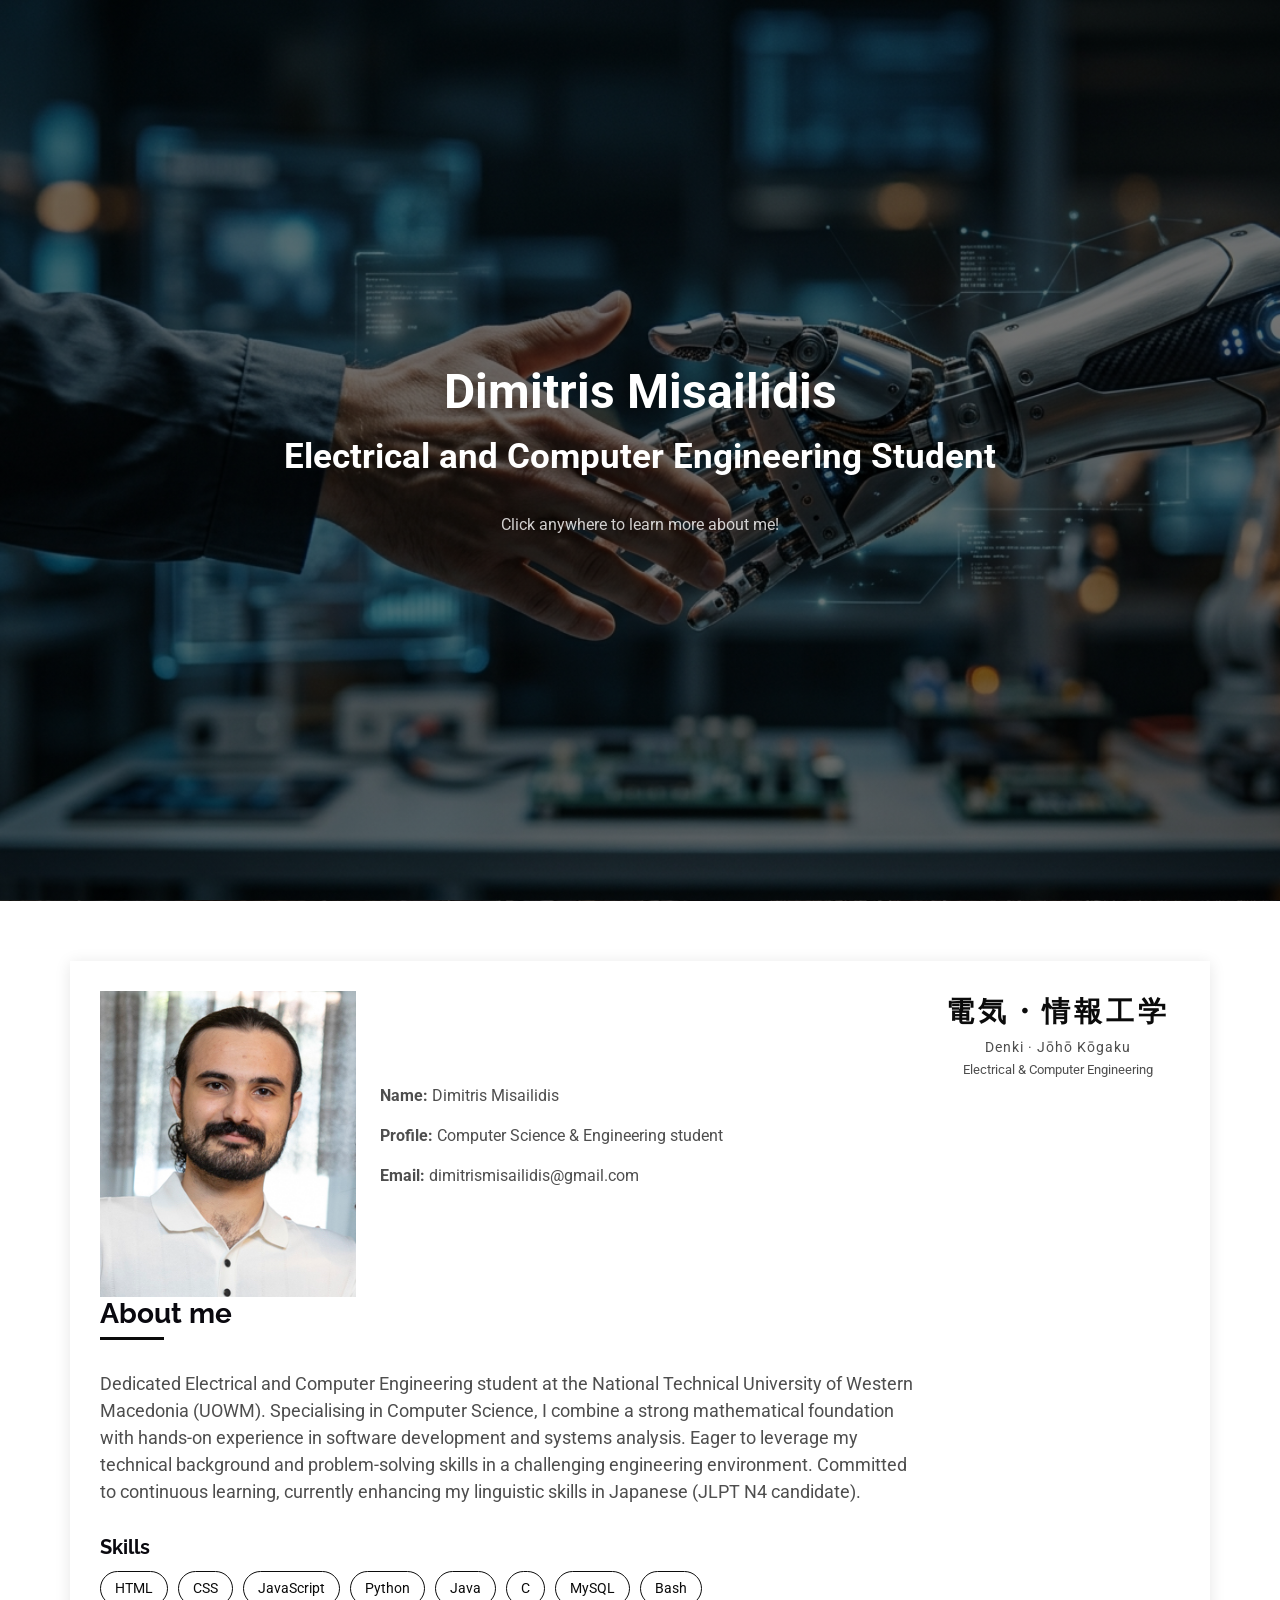
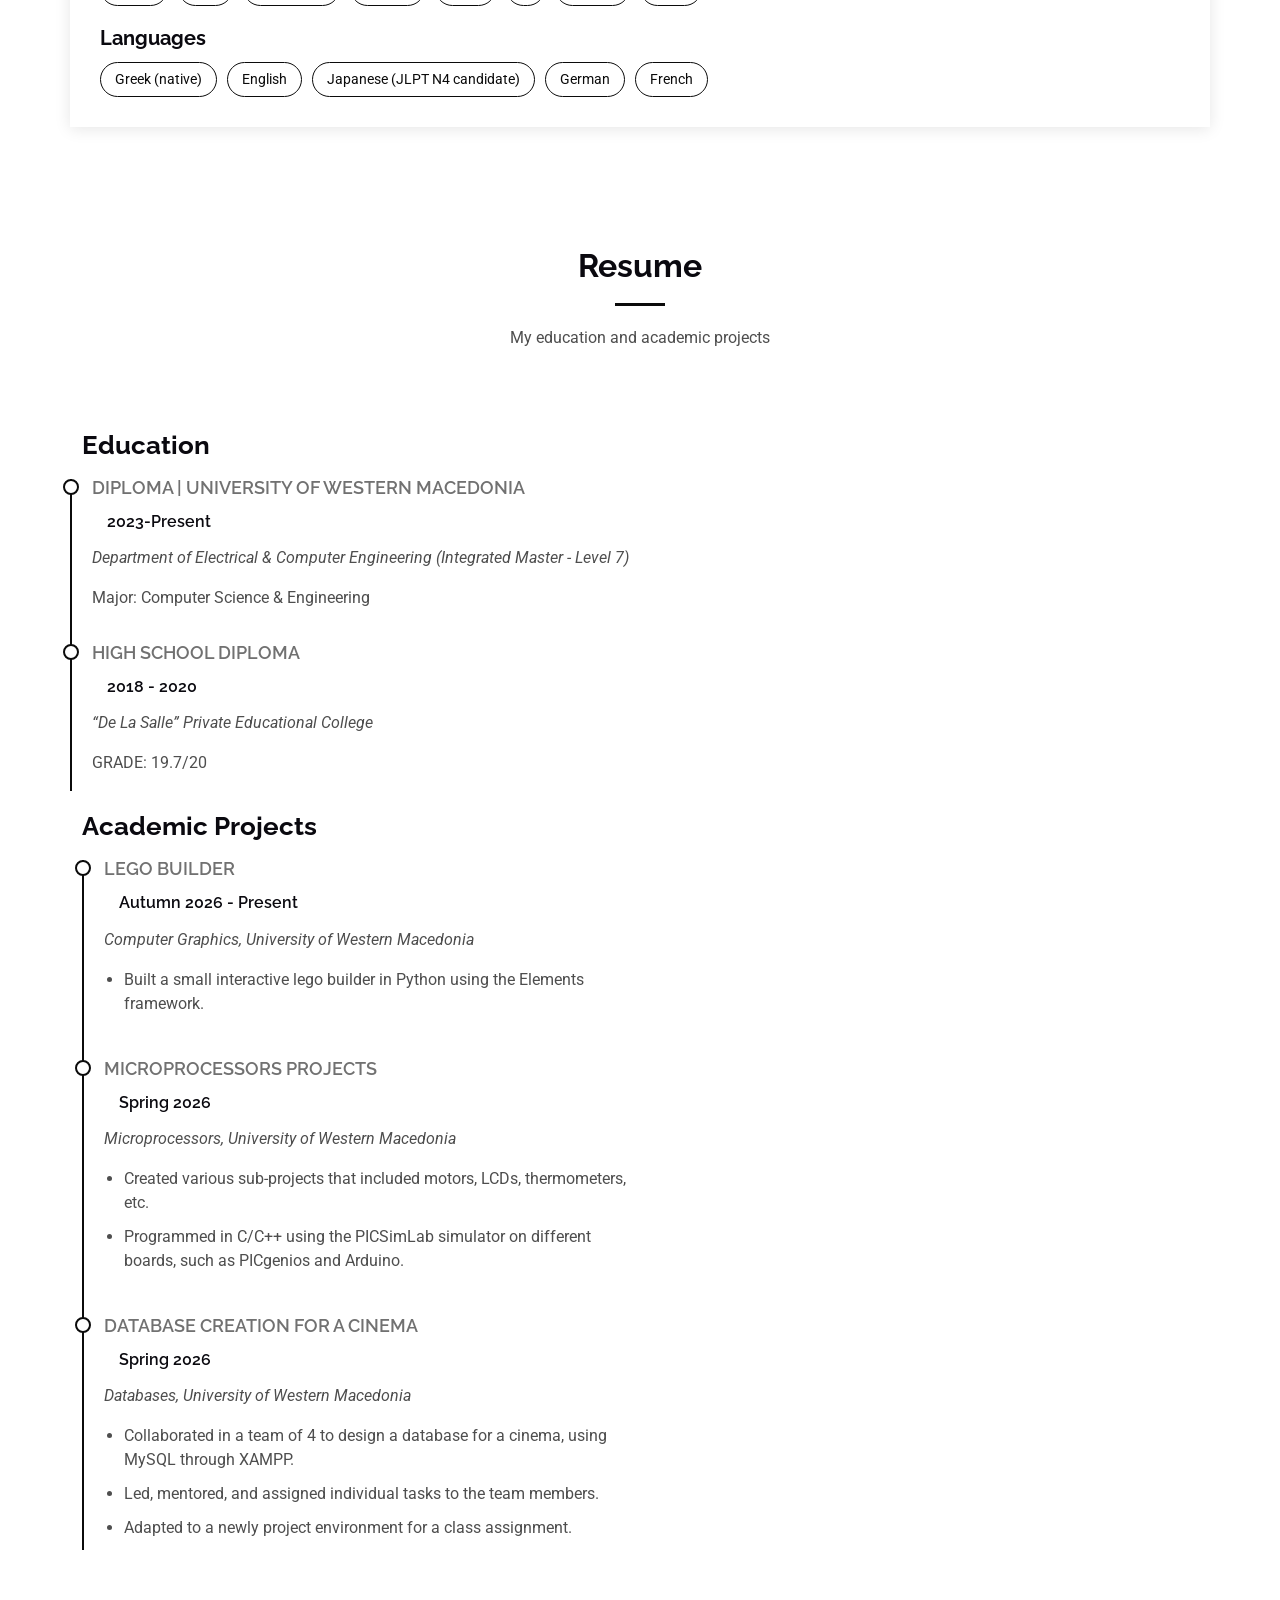
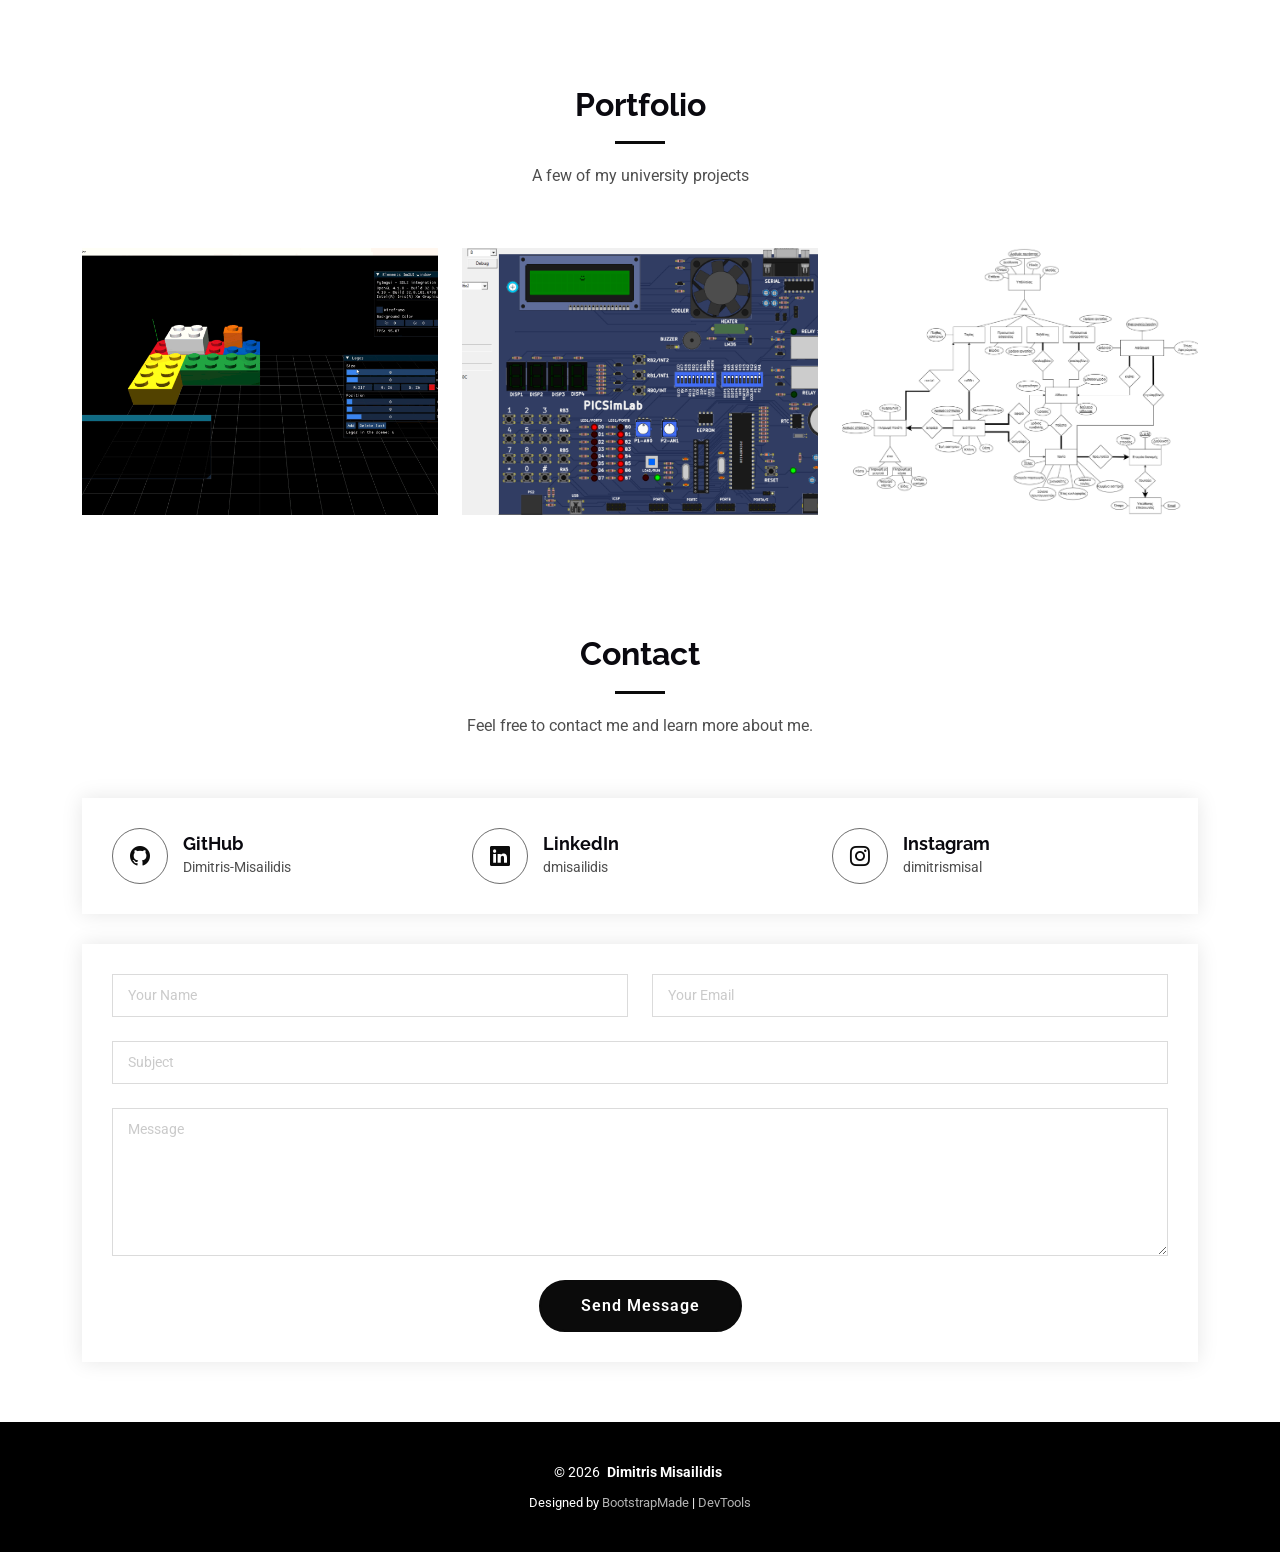
==== commit 8048584e: "Changed some things in form section" ====
--- a/MyFolio/index.html
+++ b/MyFolio/index.html
@@ -328,7 +328,7 @@
           </div>
         </div>
 
-       <form name="contact" method="POST" action="/thanks.html" data-netlify="true" netlify-honeypot="bot-field" data-aos="fade-up" data-aos-delay="300">
+      <form name="contact" method="POST" action="thanks.html" data-netlify="true" netlify-honeypot="bot-field" data-aos="fade-up" data-aos-delay="300">
         <input type="hidden" name="form-name" value="contact">
         <p style="display:none;">
          <label>Don’t fill this out: <input name="bot-field"></label>
